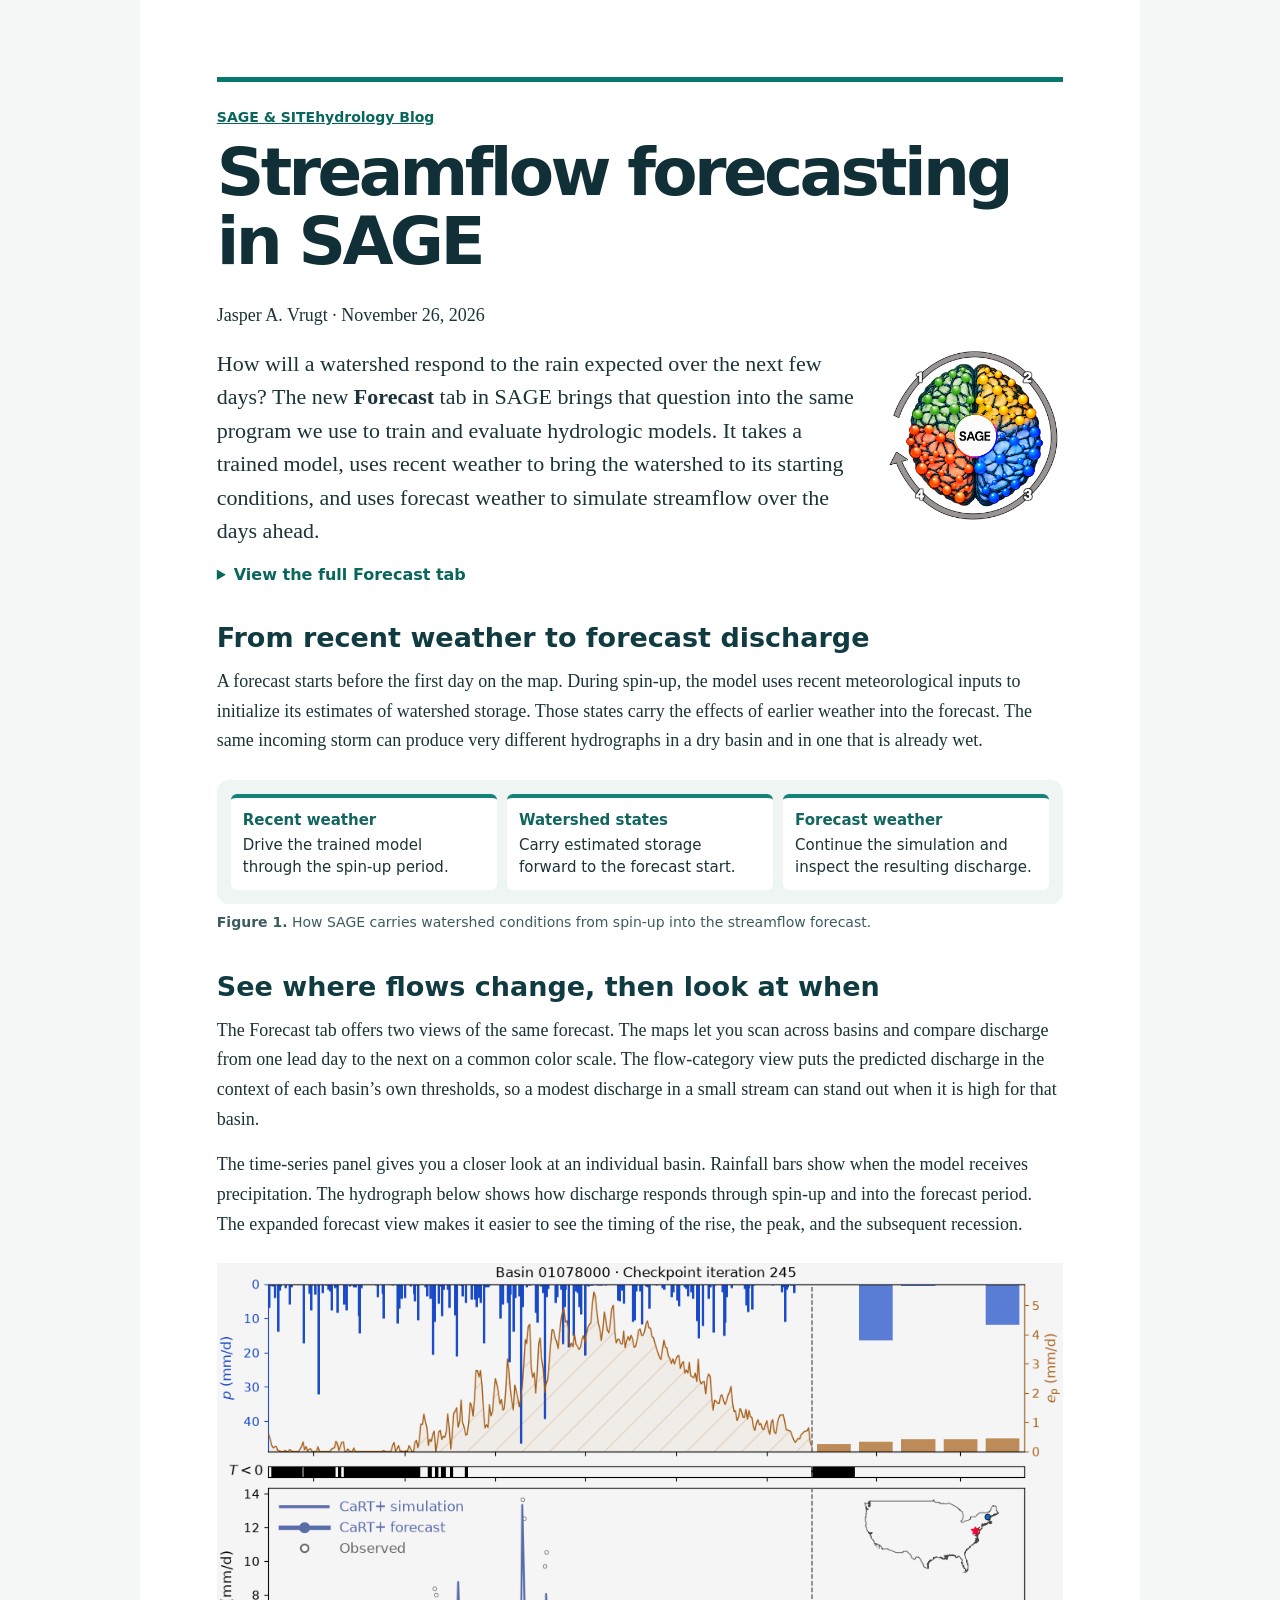
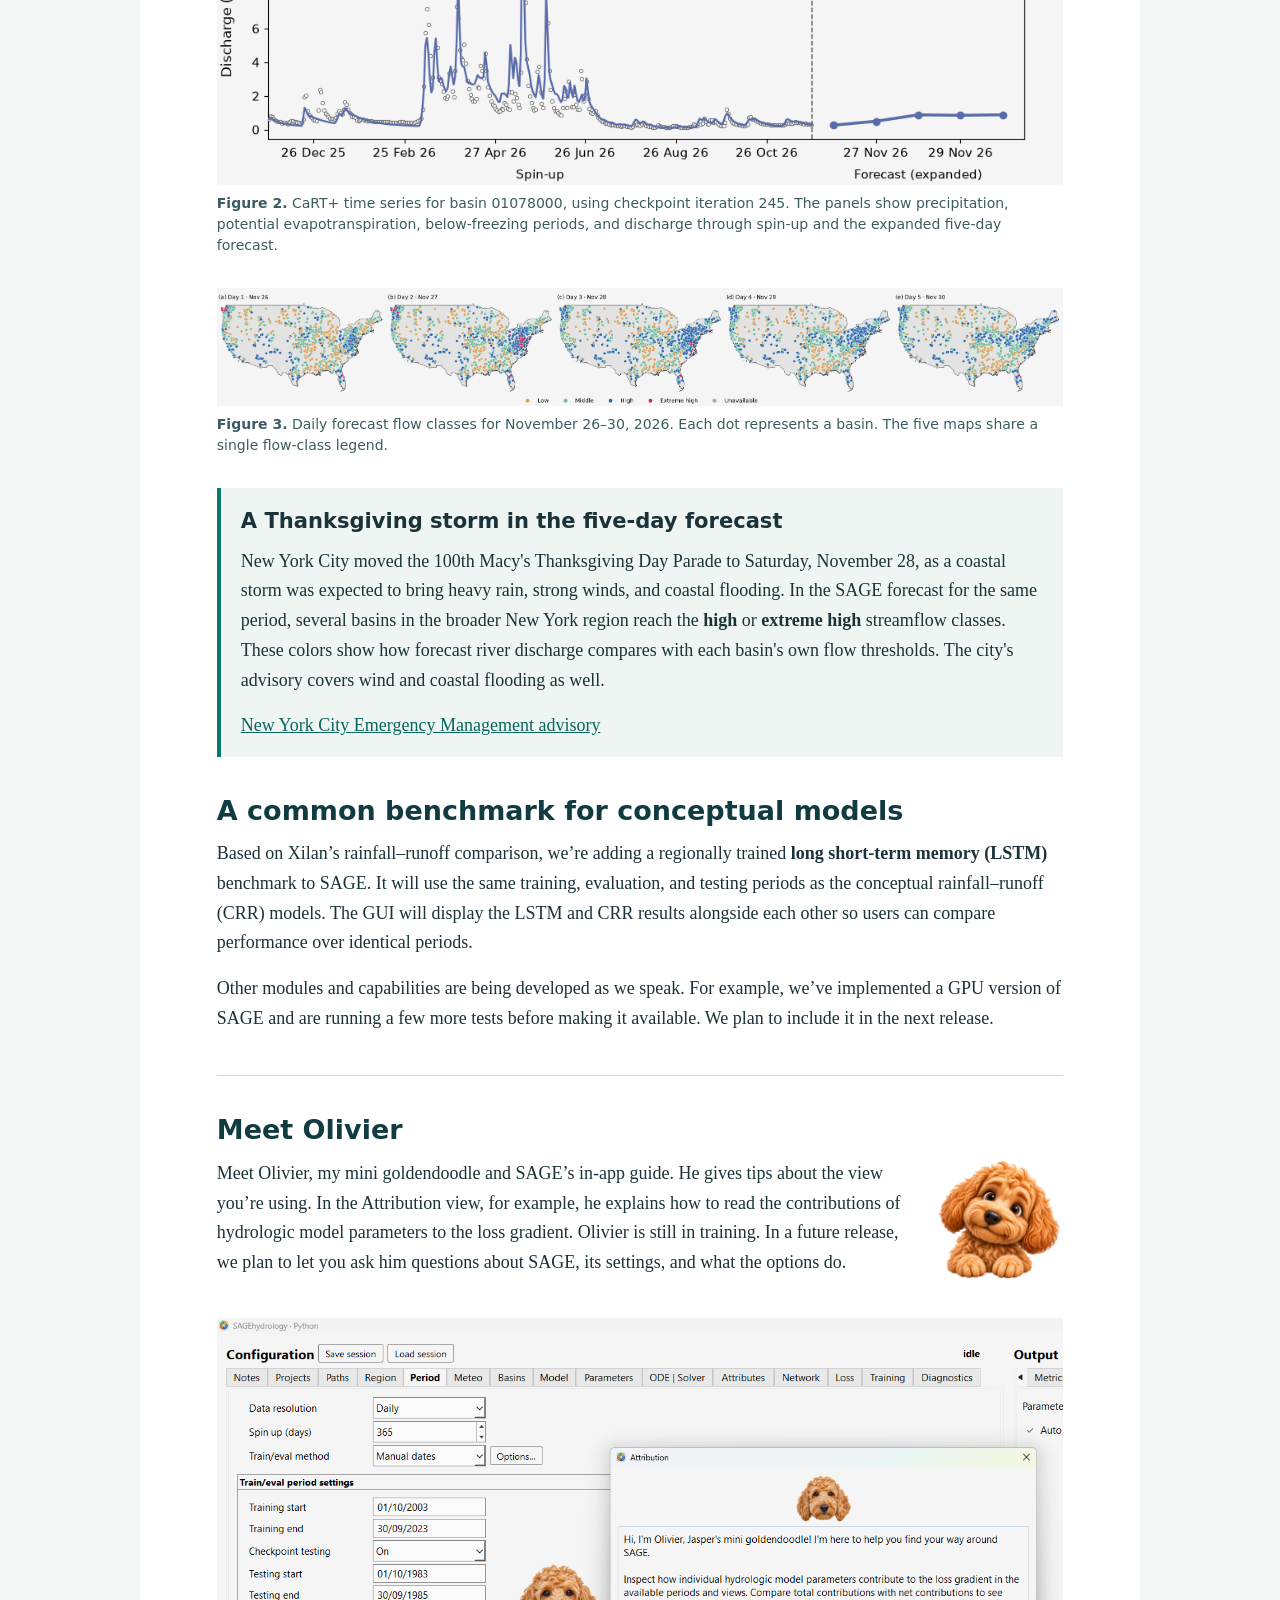
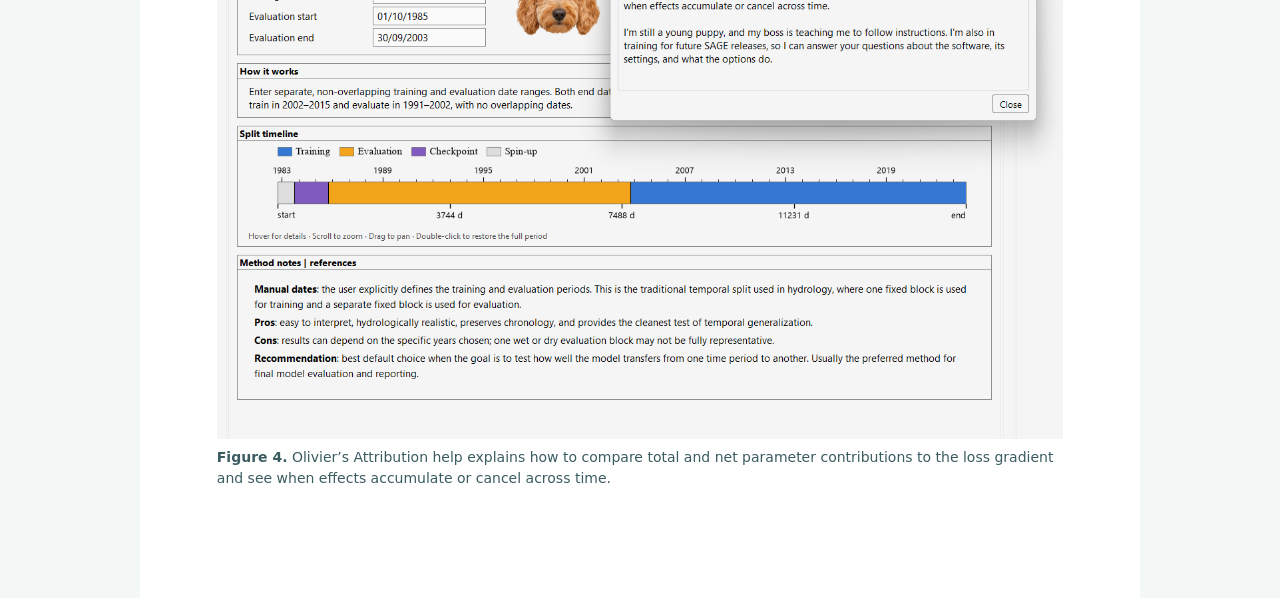
==== forecasting.html @ e560779b "Add files via upload" ====
<!doctype html>
<html lang="en"><meta charset="utf-8"><meta name="viewport" content="width=device-width, initial-scale=1"><title>Streamflow forecasting in SAGE</title>
<style>
*{box-sizing:border-box} body{margin:0;color:#1b3338;background:#f3f7f6;font:18px/1.65 Georgia,serif} article{max-width:1000px;margin:auto;background:white;padding:clamp(24px,6vw,80px)} header{border-top:5px solid #08786d;padding-top:24px} h1,h2,.project,.workflow,figcaption,.pending{font-family:system-ui,sans-serif} h1{font-size:clamp(35px,6vw,66px);letter-spacing:-.055em;line-height:1.04;margin:10px 0 25px;color:#102f36} h2{color:#103b41;font-size:27px;line-height:1.2;margin:38px 0 12px}.project{font-size:14px;font-weight:700;color:#08786d} p{margin:0 0 16px}.logo{float:right;width:clamp(85px,21%,177px);margin:0 0 12px 23px}.lead{font-size:22px;line-height:1.52;display:flow-root}.lead p{margin:0}figure{margin:24px 0 32px}.workflow{display:grid;grid-template-columns:repeat(3,1fr);gap:10px;padding:14px;background:#eef5f3;border-radius:12px}.step{background:#fff;border-top:4px solid #138279;border-radius:6px;padding:12px;font-size:15px;line-height:1.43}.step strong{display:block;color:#12665f;margin-bottom:4px}figcaption{font-size:14px;line-height:1.5;margin-top:8px;color:#3b5c61}.pending{border:1px dashed #91aaa7;padding:15px;background:#f6faf9;color:#3b5c61;font-size:15px}.mascot{float:right;width:112px;margin:0 0 0 20px}.updates{margin-top:42px;border-top:1px solid #c8dcd8}.updates section{display:flow-root}a{color:#08665d}@media(max-width:570px){.workflow{grid-template-columns:1fr}}
.gui img{display:block;width:100%;height:auto}.capture{position:relative;overflow:hidden;border:1px solid #d5e0df;background:#f6faf9}.capture.forecast{aspect-ratio:1370/1051}.capture.maps{aspect-ratio:1370/326}.capture.maps img{position:absolute;top:-322.7%;left:0}.capture.help{aspect-ratio:1342/805}.gui figcaption a{white-space:nowrap}.mascot{width:128px}.overview{margin:18px 0}.overview summary{cursor:pointer;color:#08665d;font:600 16px system-ui,sans-serif}.overview figure{margin-top:12px}</style>
<article><header><div class="project"><a href="./">SAGE &amp; SITEhydrology Blog</a></div><h1>Streamflow forecasting in SAGE</h1><p>Jasper A. Vrugt &middot; November 26, 2026</p></header>
<div class="lead"><img class="logo" src="[data-uri]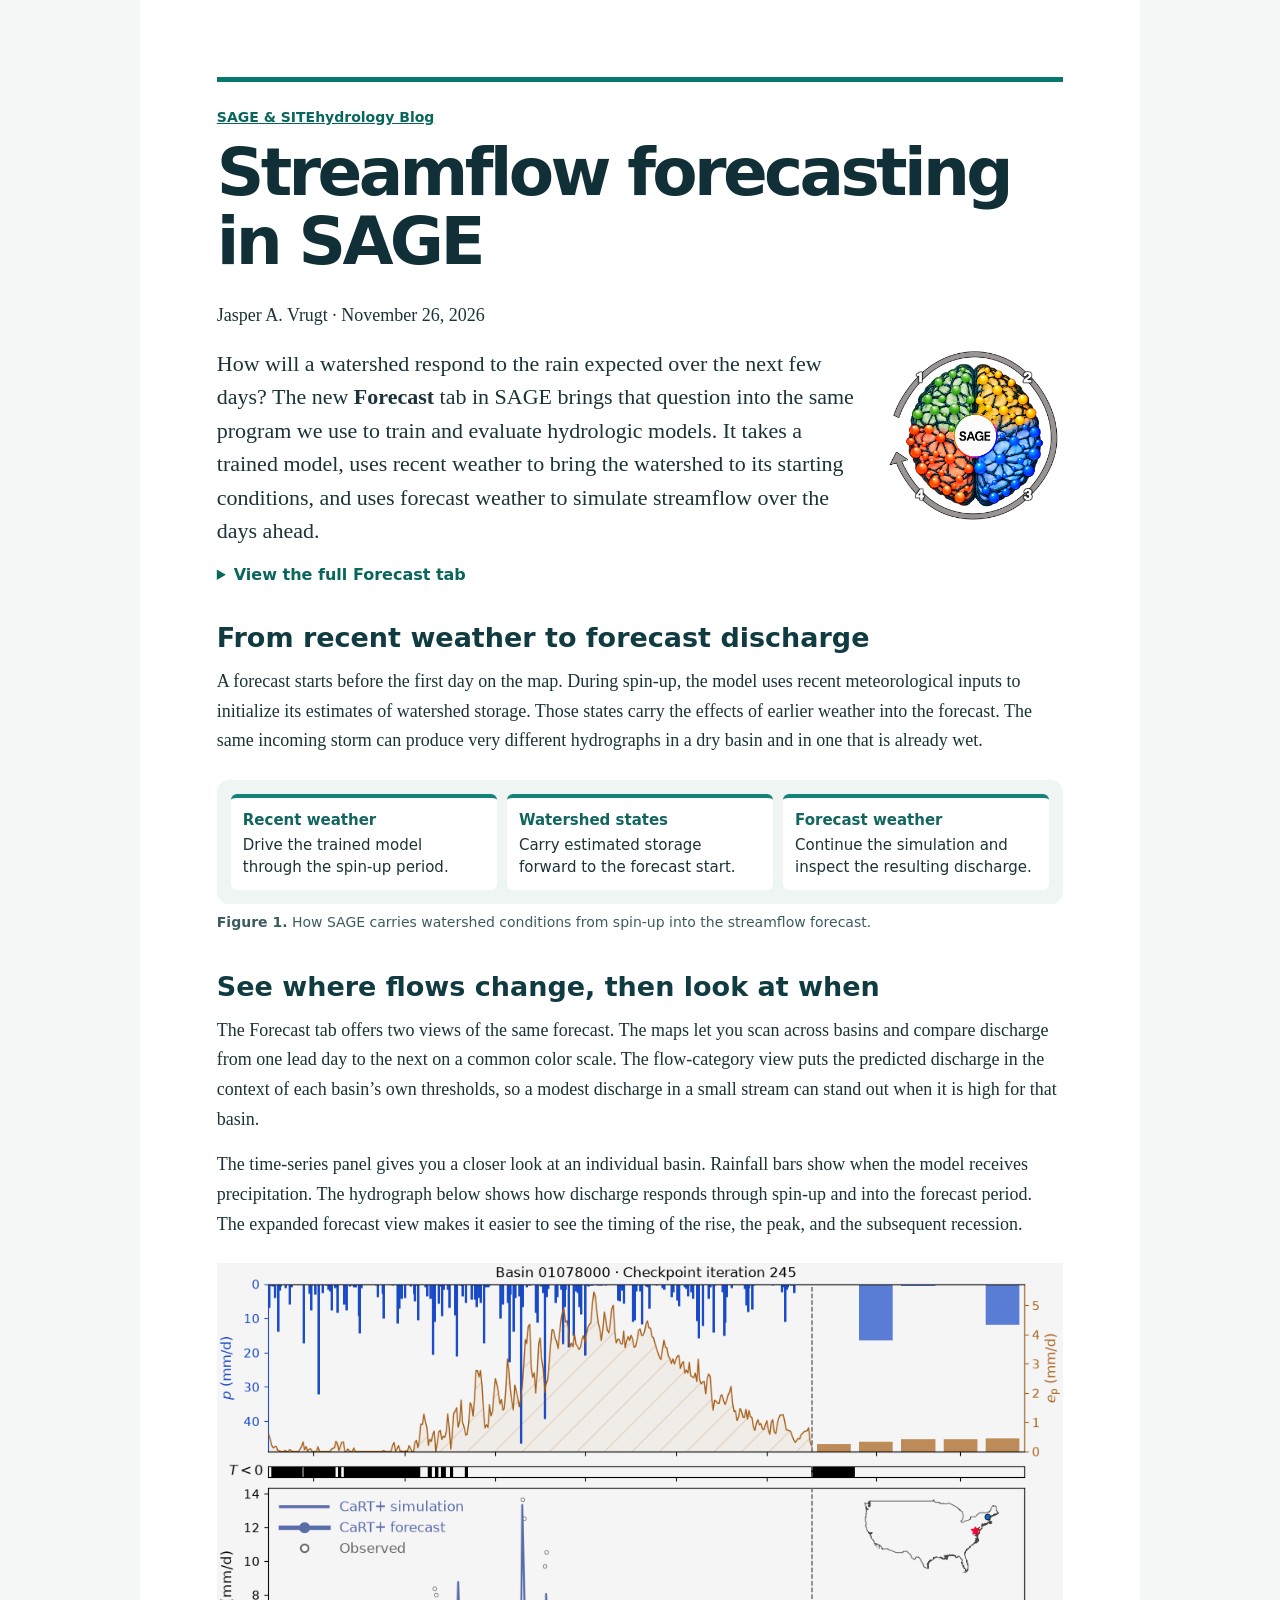
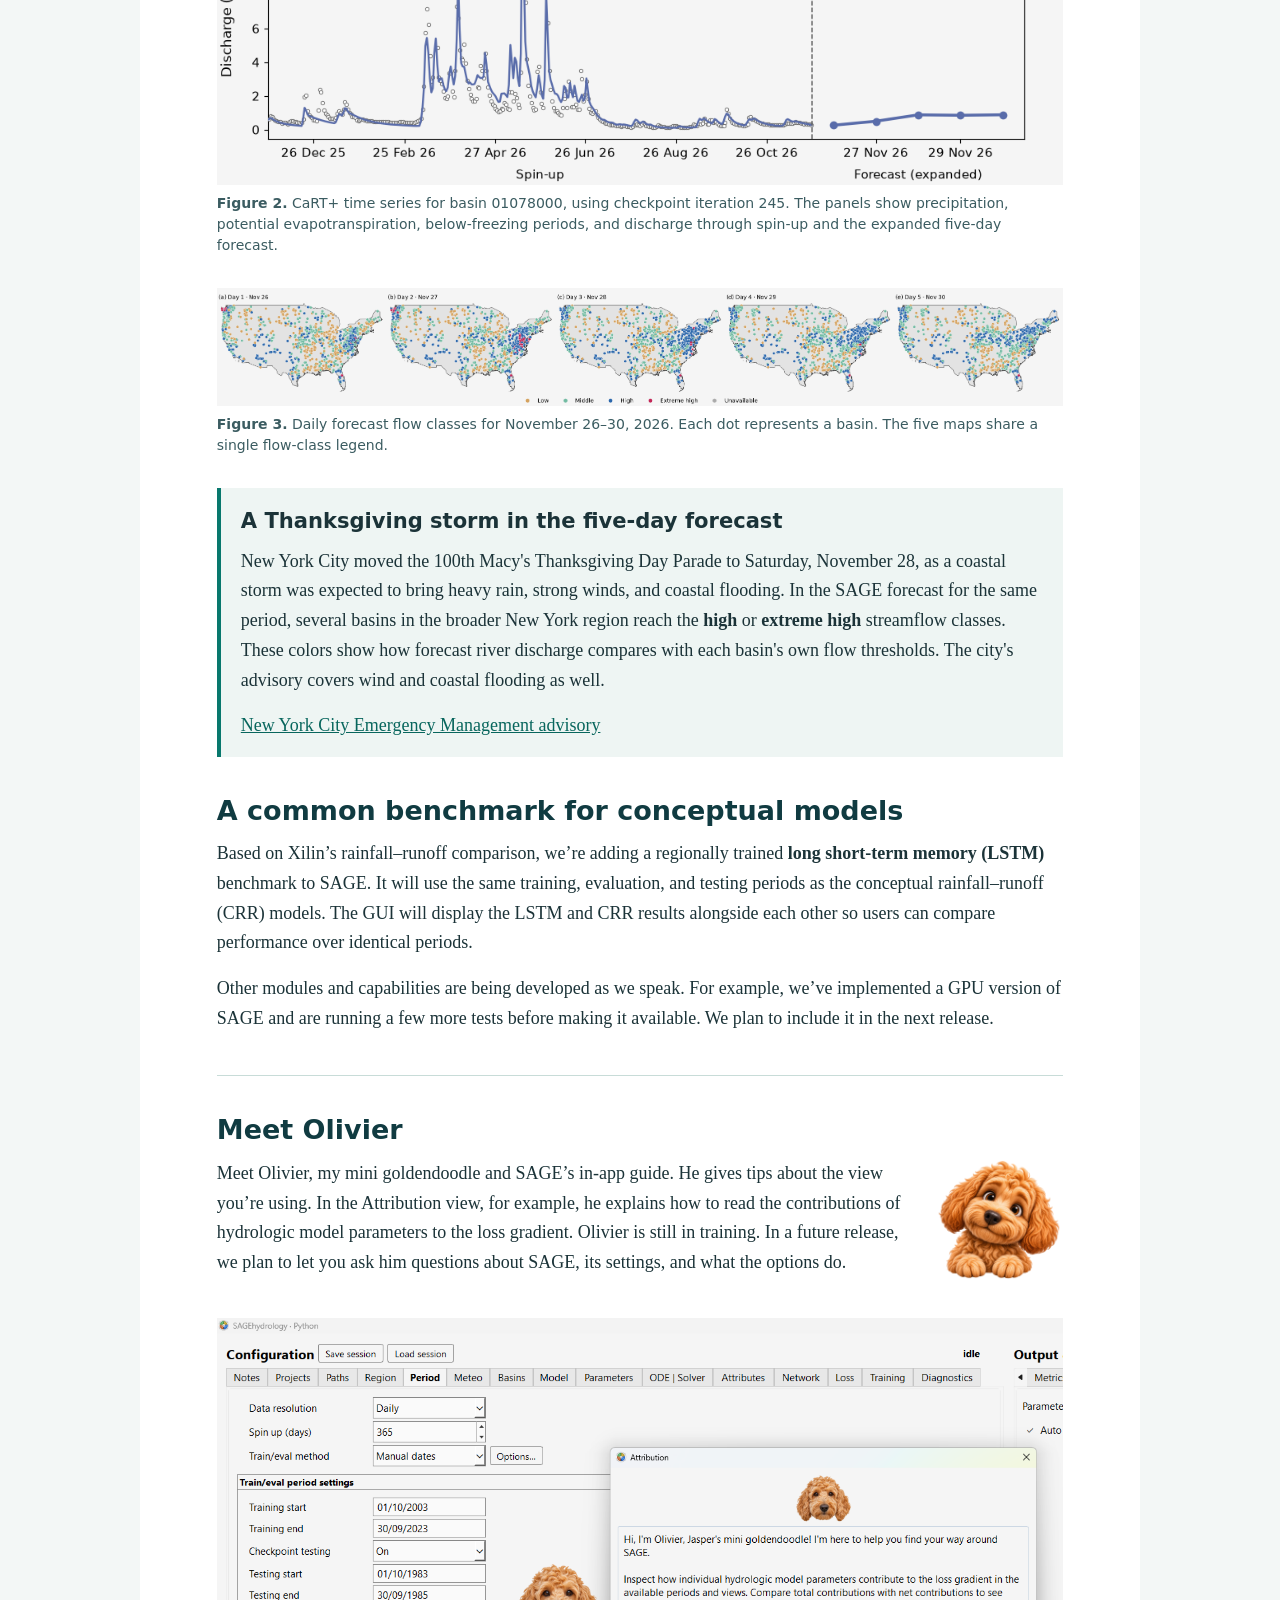
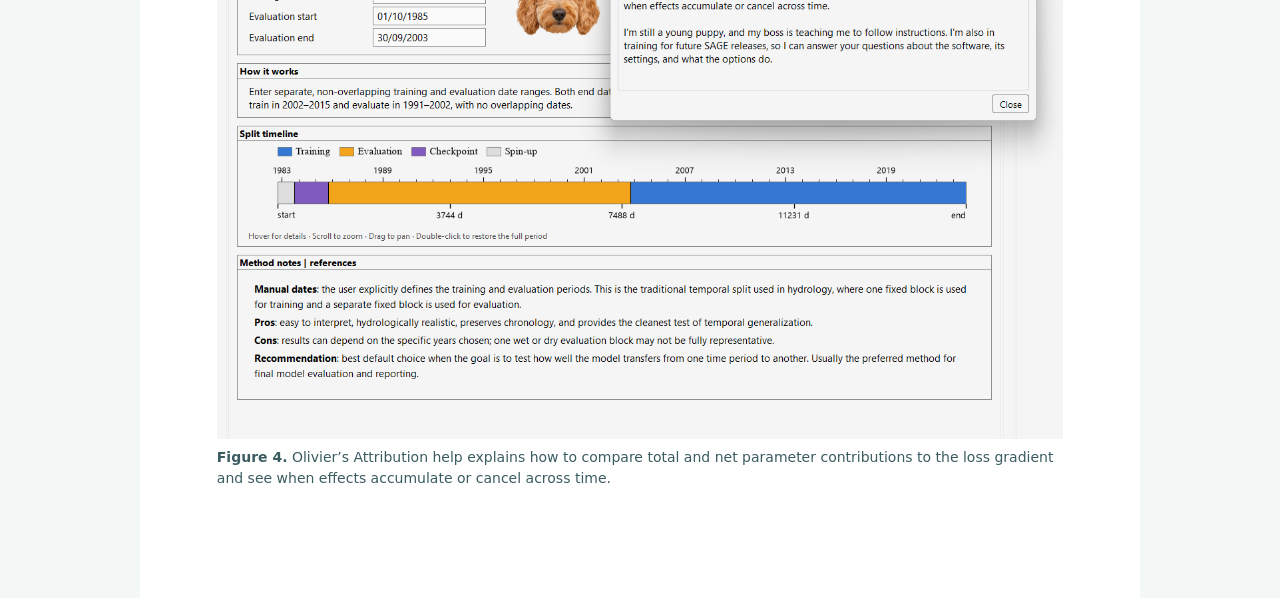
